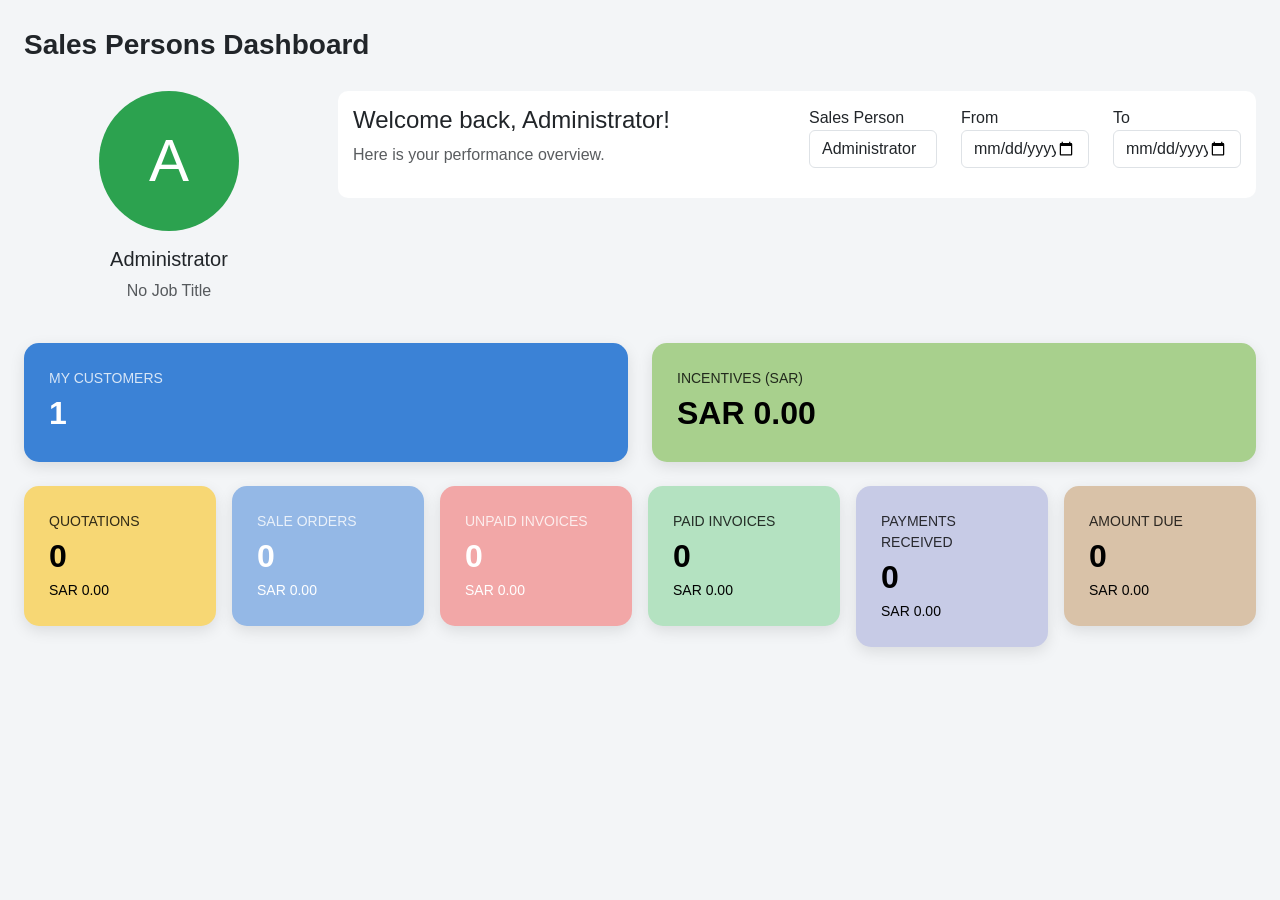
==== user_performance_dashboard/static/description/index.html @ 8edefcaf "index files" ====
<!DOCTYPE html>
<html lang="en">
<head>
<meta charset="UTF-8">
<title>Sales Persons Dashboard</title>

<link href="https://cdn.jsdelivr.net/npm/bootstrap@5.3.2/dist/css/bootstrap.min.css" rel="stylesheet">

<style>

body{
    background:#f3f5f7;
    font-family: Arial, Helvetica, sans-serif;
}

.dashboard-title{
    font-size:28px;
    font-weight:600;
    margin-bottom:25px;
}

.profile-card{
    text-align:center;
}

.profile-avatar{
    width:140px;
    height:140px;
    background:#2ca24f;
    border-radius:50%;
    display:flex;
    align-items:center;
    justify-content:center;
    font-size:60px;
    color:white;
    margin:auto;
}

.card-box{
    border-radius:15px;
    padding:25px;
    color:white;
    box-shadow:0px 5px 15px rgba(0,0,0,0.1);
}

.blue{ background:#3b82d6; }
.green{ background:#a8d08d; color:#000; }
.yellow{ background:#f7d774; color:#000; }
.lightblue{ background:#94b8e6; }
.red{ background:#f2a7a7; }
.success{ background:#b4e2c1; color:#000; }
.purple{ background:#c7cbe6; color:#000; }
.brown{ background:#d9c2a8; color:#000; }

.stat-title{
    font-size:14px;
    text-transform:uppercase;
    opacity:0.8;
}

.stat-value{
    font-size:32px;
    font-weight:bold;
}

.stat-amount{
    font-size:14px;
}

.filter-box{
    background:white;
    border-radius:10px;
    padding:15px;
}

</style>
</head>

<body>

<div class="container-fluid p-4">

<div class="dashboard-title">Sales Persons Dashboard</div>

<div class="row mb-4">

<div class="col-md-3 profile-card">

<div class="profile-avatar">A</div>

<h5 class="mt-3">Administrator</h5>
<p class="text-muted">No Job Title</p>

</div>

<div class="col-md-9">

<div class="filter-box">

<div class="row">

<div class="col-md-6">
<h4>Welcome back, Administrator!</h4>
<p class="text-muted">Here is your performance overview.</p>
</div>

<div class="col-md-2">
<label>Sales Person</label>
<select class="form-control">
<option>Administrator</option>
</select>
</div>

<div class="col-md-2">
<label>From</label>
<input type="date" class="form-control">
</div>

<div class="col-md-2">
<label>To</label>
<input type="date" class="form-control">
</div>

</div>

</div>

</div>

</div>

<div class="row mb-4">

<div class="col-md-6">
<div class="card-box blue">
<div class="stat-title">My Customers</div>
<div class="stat-value">1</div>
</div>
</div>

<div class="col-md-6">
<div class="card-box green">
<div class="stat-title">Incentives (SAR)</div>
<div class="stat-value">SAR 0.00</div>
</div>
</div>

</div>

<div class="row g-3">

<div class="col-md-2">
<div class="card-box yellow">
<div class="stat-title">Quotations</div>
<div class="stat-value">0</div>
<div class="stat-amount">SAR 0.00</div>
</div>
</div>

<div class="col-md-2">
<div class="card-box lightblue">
<div class="stat-title">Sale Orders</div>
<div class="stat-value">0</div>
<div class="stat-amount">SAR 0.00</div>
</div>
</div>

<div class="col-md-2">
<div class="card-box red">
<div class="stat-title">Unpaid Invoices</div>
<div class="stat-value">0</div>
<div class="stat-amount">SAR 0.00</div>
</div>
</div>

<div class="col-md-2">
<div class="card-box success">
<div class="stat-title">Paid Invoices</div>
<div class="stat-value">0</div>
<div class="stat-amount">SAR 0.00</div>
</div>
</div>

<div class="col-md-2">
<div class="card-box purple">
<div class="stat-title">Payments Received</div>
<div class="stat-value">0</div>
<div class="stat-amount">SAR 0.00</div>
</div>
</div>

<div class="col-md-2">
<div class="card-box brown">
<div class="stat-title">Amount Due</div>
<div class="stat-value">0</div>
<div class="stat-amount">SAR 0.00</div>
</div>
</div>

</div>

</div>

</body>
</html>
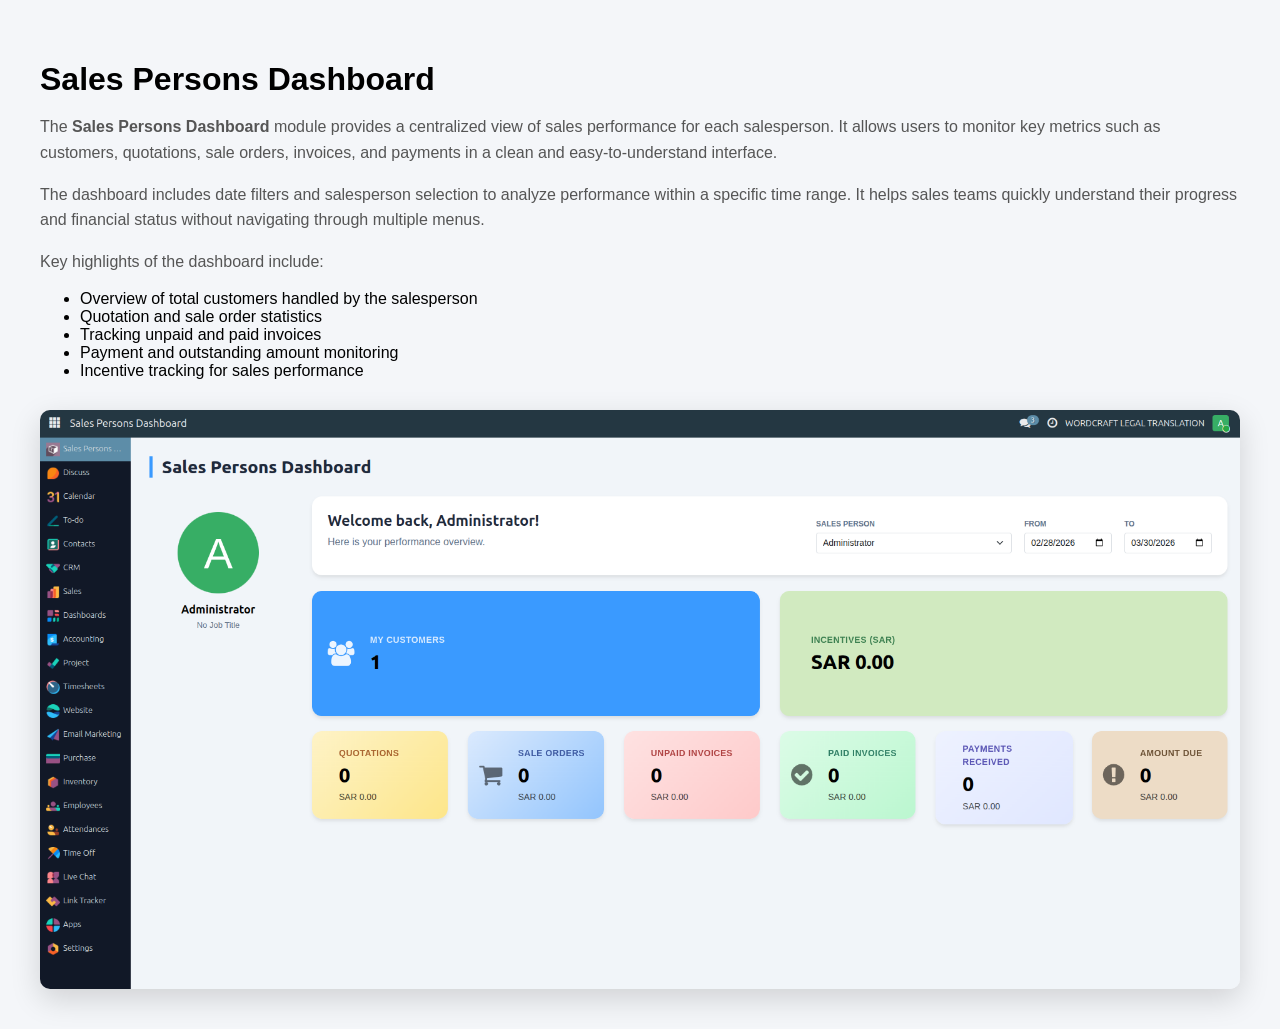
==== commit 0dc3cb8a: "minor changes" ====
--- a/user_performance_dashboard/static/description/index.html
+++ b/user_performance_dashboard/static/description/index.html
@@ -1,202 +1,78 @@
 <!DOCTYPE html>
 <html lang="en">
 <head>
-<meta charset="UTF-8">
-<title>Sales Persons Dashboard</title>
+    <meta charset="UTF-8">
+    <title>Sales Persons Dashboard</title>
 
-<link href="https://cdn.jsdelivr.net/npm/bootstrap@5.3.2/dist/css/bootstrap.min.css" rel="stylesheet">
+    <style>
 
-<style>
+        body{
+            font-family: Arial, Helvetica, sans-serif;
+            background:#f4f6f9;
+            margin:0;
+            padding:40px;
+        }
 
-body{
-    background:#f3f5f7;
-    font-family: Arial, Helvetica, sans-serif;
-}
+        .container{
+            max-width:1200px;
+            margin:auto;
+        }
 
-.dashboard-title{
-    font-size:28px;
-    font-weight:600;
-    margin-bottom:25px;
-}
+        h1{
+            font-size:32px;
+            margin-bottom:10px;
+        }
 
-.profile-card{
-    text-align:center;
-}
+        p{
+            color:#555;
+            line-height:1.6;
+        }
 
-.profile-avatar{
-    width:140px;
-    height:140px;
-    background:#2ca24f;
-    border-radius:50%;
-    display:flex;
-    align-items:center;
-    justify-content:center;
-    font-size:60px;
-    color:white;
-    margin:auto;
-}
+        .screenshot{
+            margin-top:30px;
+            border-radius:10px;
+            overflow:hidden;
+            box-shadow:0 10px 30px rgba(0,0,0,0.15);
+        }
 
-.card-box{
-    border-radius:15px;
-    padding:25px;
-    color:white;
-    box-shadow:0px 5px 15px rgba(0,0,0,0.1);
-}
+        img{
+            width:100%;
+            display:block;
+        }
 
-.blue{ background:#3b82d6; }
-.green{ background:#a8d08d; color:#000; }
-.yellow{ background:#f7d774; color:#000; }
-.lightblue{ background:#94b8e6; }
-.red{ background:#f2a7a7; }
-.success{ background:#b4e2c1; color:#000; }
-.purple{ background:#c7cbe6; color:#000; }
-.brown{ background:#d9c2a8; color:#000; }
-
-.stat-title{
-    font-size:14px;
-    text-transform:uppercase;
-    opacity:0.8;
-}
-
-.stat-value{
-    font-size:32px;
-    font-weight:bold;
-}
-
-.stat-amount{
-    font-size:14px;
-}
-
-.filter-box{
-    background:white;
-    border-radius:10px;
-    padding:15px;
-}
-
-</style>
+    </style>
 </head>
 
 <body>
 
-<div class="container-fluid p-4">
+<div class="container">
 
-<div class="dashboard-title">Sales Persons Dashboard</div>
+<h1>Sales Persons Dashboard</h1>
 
-<div class="row mb-4">
+<p>
+The <strong>Sales Persons Dashboard</strong> module provides a centralized view of sales performance for each salesperson. 
+It allows users to monitor key metrics such as customers, quotations, sale orders, invoices, and payments in a clean and easy-to-understand interface.
+</p>
 
-<div class="col-md-3 profile-card">
+<p>
+The dashboard includes date filters and salesperson selection to analyze performance within a specific time range. 
+It helps sales teams quickly understand their progress and financial status without navigating through multiple menus.
+</p>
 
-<div class="profile-avatar">A</div>
+<p>
+Key highlights of the dashboard include:
+</p>
 
-<h5 class="mt-3">Administrator</h5>
-<p class="text-muted">No Job Title</p>
+<ul>
+<li>Overview of total customers handled by the salesperson</li>
+<li>Quotation and sale order statistics</li>
+<li>Tracking unpaid and paid invoices</li>
+<li>Payment and outstanding amount monitoring</li>
+<li>Incentive tracking for sales performance</li>
+</ul>
 
-</div>
-
-<div class="col-md-9">
-
-<div class="filter-box">
-
-<div class="row">
-
-<div class="col-md-6">
-<h4>Welcome back, Administrator!</h4>
-<p class="text-muted">Here is your performance overview.</p>
-</div>
-
-<div class="col-md-2">
-<label>Sales Person</label>
-<select class="form-control">
-<option>Administrator</option>
-</select>
-</div>
-
-<div class="col-md-2">
-<label>From</label>
-<input type="date" class="form-control">
-</div>
-
-<div class="col-md-2">
-<label>To</label>
-<input type="date" class="form-control">
-</div>
-
-</div>
-
-</div>
-
-</div>
-
-</div>
-
-<div class="row mb-4">
-
-<div class="col-md-6">
-<div class="card-box blue">
-<div class="stat-title">My Customers</div>
-<div class="stat-value">1</div>
-</div>
-</div>
-
-<div class="col-md-6">
-<div class="card-box green">
-<div class="stat-title">Incentives (SAR)</div>
-<div class="stat-value">SAR 0.00</div>
-</div>
-</div>
-
-</div>
-
-<div class="row g-3">
-
-<div class="col-md-2">
-<div class="card-box yellow">
-<div class="stat-title">Quotations</div>
-<div class="stat-value">0</div>
-<div class="stat-amount">SAR 0.00</div>
-</div>
-</div>
-
-<div class="col-md-2">
-<div class="card-box lightblue">
-<div class="stat-title">Sale Orders</div>
-<div class="stat-value">0</div>
-<div class="stat-amount">SAR 0.00</div>
-</div>
-</div>
-
-<div class="col-md-2">
-<div class="card-box red">
-<div class="stat-title">Unpaid Invoices</div>
-<div class="stat-value">0</div>
-<div class="stat-amount">SAR 0.00</div>
-</div>
-</div>
-
-<div class="col-md-2">
-<div class="card-box success">
-<div class="stat-title">Paid Invoices</div>
-<div class="stat-value">0</div>
-<div class="stat-amount">SAR 0.00</div>
-</div>
-</div>
-
-<div class="col-md-2">
-<div class="card-box purple">
-<div class="stat-title">Payments Received</div>
-<div class="stat-value">0</div>
-<div class="stat-amount">SAR 0.00</div>
-</div>
-</div>
-
-<div class="col-md-2">
-<div class="card-box brown">
-<div class="stat-title">Amount Due</div>
-<div class="stat-value">0</div>
-<div class="stat-amount">SAR 0.00</div>
-</div>
-</div>
-
+<div class="screenshot">
+    <img src="./dash.png" alt="Sales Persons Dashboard Screenshot">
 </div>
 
 </div>
